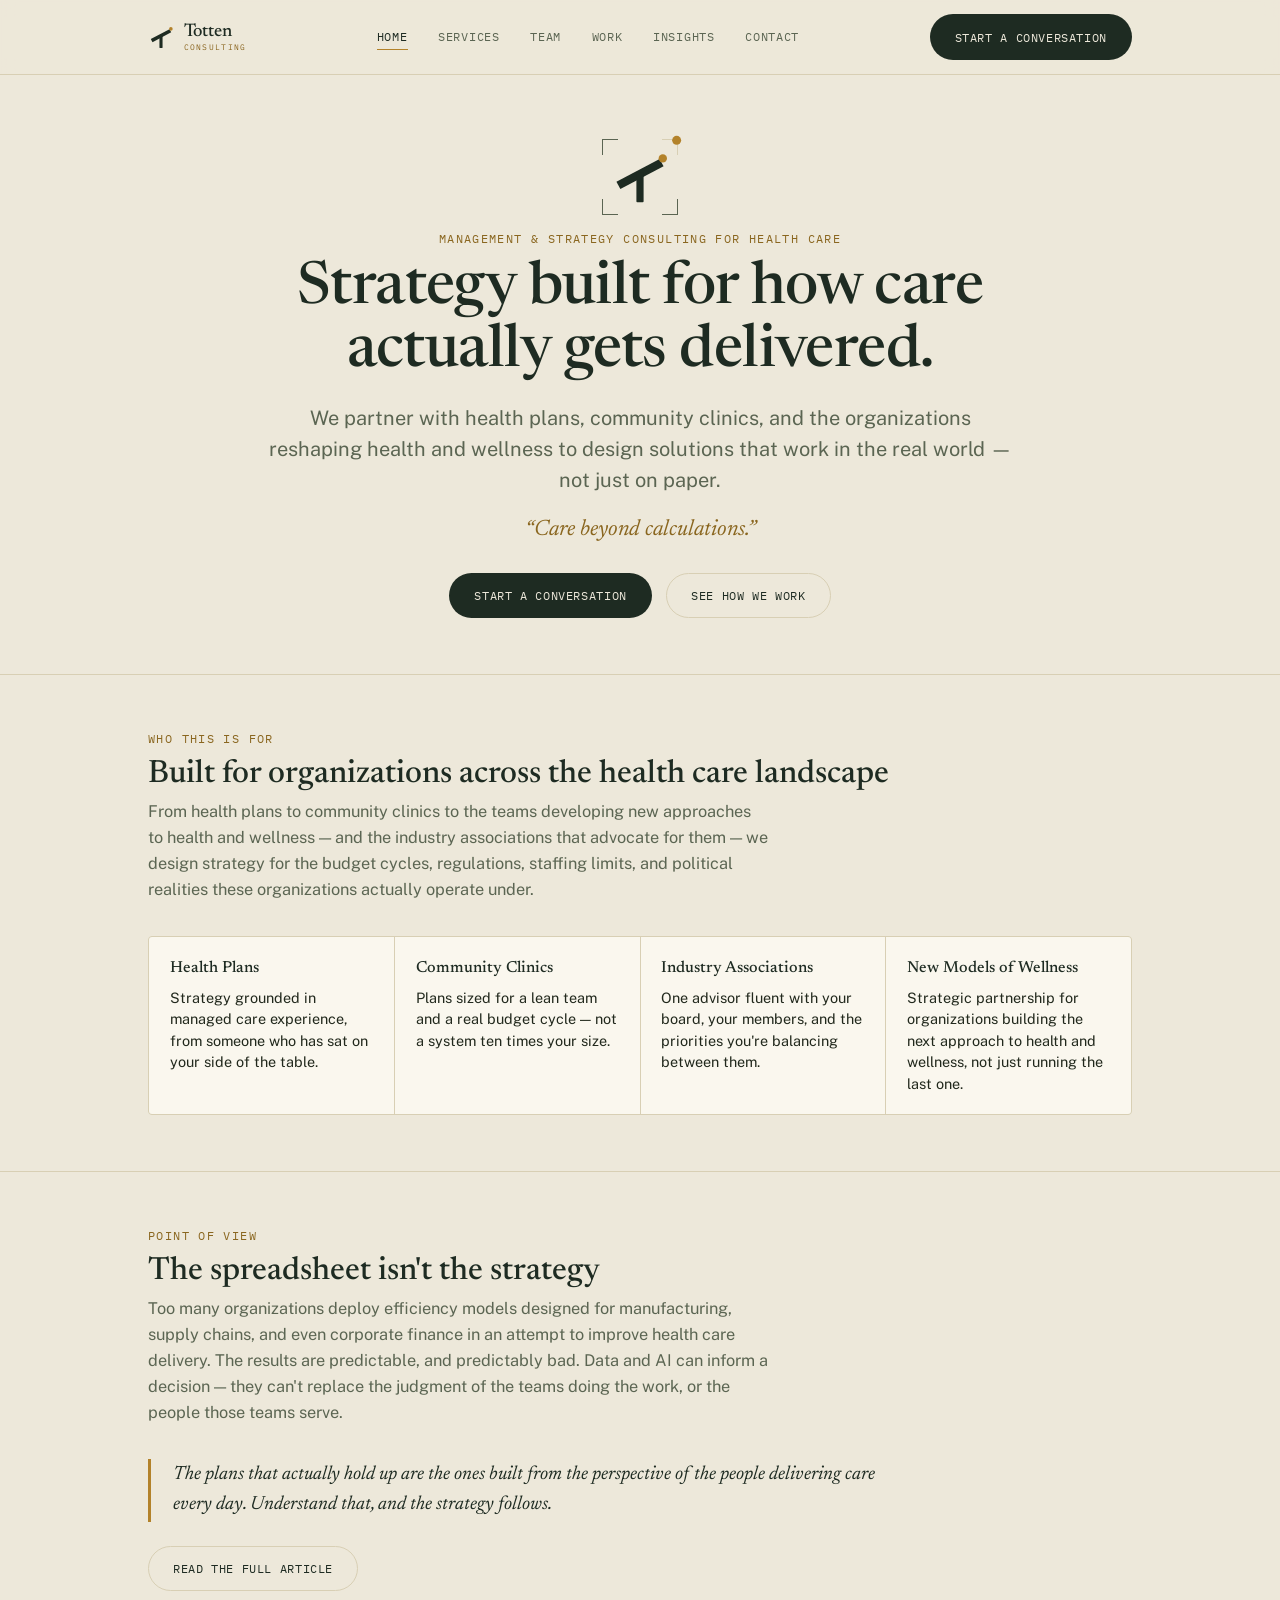
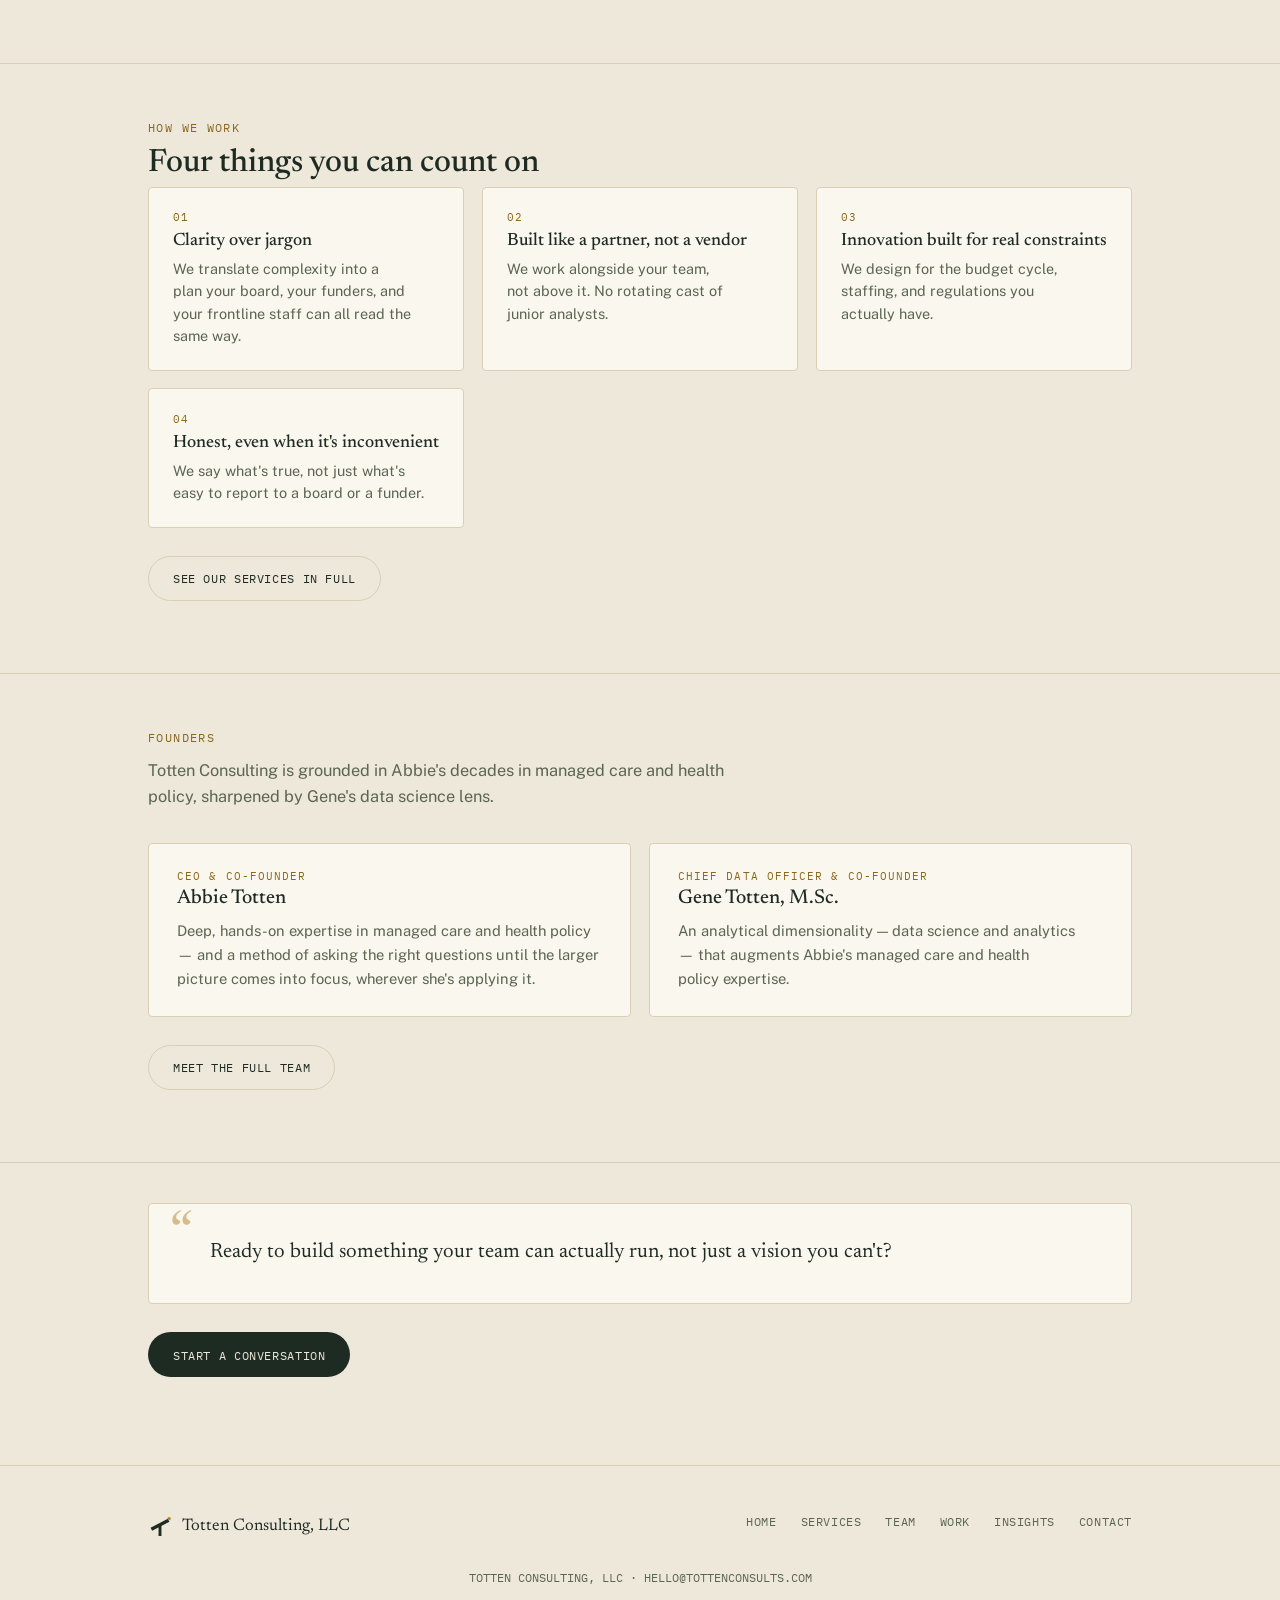
==== index.html @ 640ae489 "Add files via upload" ====
<!doctype html>
<html lang="en">
<head>
<meta charset="utf-8">
<meta name="viewport" content="width=device-width, initial-scale=1">
<title>Totten Consulting &mdash; Strategy Beyond the Spreadsheet</title>
<meta name="description" content="Management and strategy consulting for health plans, community clinics, and the organizations reshaping health and wellness.">
<link rel="preconnect" href="https://fonts.googleapis.com">
<link rel="preconnect" href="https://fonts.gstatic.com" crossorigin>
<link href="https://fonts.googleapis.com/css2?family=Newsreader:ital,opsz,wght@0,6..72,400;0,6..72,500;0,6..72,600;1,6..72,400;1,6..72,500&family=Public+Sans:wght@400;500;600;700&family=IBM+Plex+Mono:wght@400;500&display=swap" rel="stylesheet">
<link rel="stylesheet" href="assets/styles.css">
</head>
<body>

<div class="topbar">
  <div class="topbar-inner">
    <a class="brand-lockup" href="index.html">
      <svg class="mark" viewBox="0 0 100 100" style="width:26px;height:26px;">
      <polygon points="10.7,57.8 82.7,19.8 89.3,32.2 17.3,70.2" fill="var(--mark-stem)"/>
      <rect x="44" y="42" width="12" height="50" rx="1.5" fill="var(--mark-stem)"/>
      <circle cx="88" cy="19" r="7" fill="var(--mark-dot)"/>
    </svg>
      <span class="wordmark">Totten<small>CONSULTING</small></span>
    </a>
    <nav class="primary-nav-desktop">
      <a href="index.html" aria-current="page">Home</a>
      <a href="services.html">Services</a>
      <a href="team.html">Team</a>
      <a href="work.html">Work</a>
      <a href="insights/index.html">Insights</a>
      <a href="contact.html">Contact</a>
    </nav>
    <div class="nav-cta">
      <a class="btn btn-primary" href="contact.html">Start a conversation</a>
    </div>
    <button class="nav-toggle" id="navToggle" type="button" aria-label="Toggle menu" aria-expanded="false">
      <span></span>
    </button>
  </div>
</div>

<nav class="mobile-nav" id="primaryNav">
  <a href="index.html" aria-current="page">Home</a>
      <a href="services.html">Services</a>
      <a href="team.html">Team</a>
      <a href="work.html">Work</a>
      <a href="insights/index.html">Insights</a>
      <a href="contact.html">Contact</a>
</nav>

<main>

  <section class="hero centered">
    <div class="wrap">
      <div class="frame" style="width:60px; margin:0 auto 1.5rem;">
        <span class="fc tl"></span><span class="fc bl"></span><span class="fc br"></span><span class="fc tr"></span>
        <span class="fbreak"></span>
        <svg class="mark hero-mark" viewBox="0 0 100 100" style="width:60px;height:60px;">
      <polygon points="10.7,57.8 82.7,19.8 89.3,32.2 17.3,70.2" fill="var(--mark-stem)"/>
      <rect x="44" y="42" width="12" height="50" rx="1.5" fill="var(--mark-stem)"/>
      <circle cx="88" cy="19" r="7" fill="var(--mark-dot)"/>
    </svg>
      </div>
      <p class="eyebrow">Management &amp; Strategy Consulting for Health Care</p>
      <h1>Strategy built for how care actually gets delivered.</h1>
      <p class="dek">We partner with health plans, community clinics, and the organizations reshaping health and wellness to design solutions that work in the real world &mdash; not just on paper.</p>
      <p class="motto">&ldquo;Care beyond calculations.&rdquo;</p>
      <div class="hero-actions">
        <a class="btn btn-primary" href="contact.html">Start a conversation</a>
        <a class="btn btn-secondary" href="work.html">See how we work</a>
      </div>
    </div>
  </section>

  <section class="block">
    <div class="wrap">
      <p class="eyebrow">Who this is for</p>
      <h2>Built for organizations across the health care landscape</h2>
      <p class="lede">
        From health plans to community clinics to the teams developing new approaches to health
        and wellness &mdash; and the industry associations that advocate for them &mdash; we design
        strategy for the budget cycles, regulations, staffing limits, and political realities
        these organizations actually operate under.
      </p>
      <div class="value-row">
        <div class="value-cell"><b>Health Plans</b>Strategy grounded in managed care experience, from someone who has sat on your side of the table.</div>
        <div class="value-cell"><b>Community Clinics</b>Plans sized for a lean team and a real budget cycle &mdash; not a system ten times your size.</div>
        <div class="value-cell"><b>Industry Associations</b>One advisor fluent with your board, your members, and the priorities you're balancing between them.</div>
        <div class="value-cell"><b>New Models of Wellness</b>Strategic partnership for organizations building the next approach to health and wellness, not just running the last one.</div>
      </div>
    </div>
  </section>

  <section class="block">
    <div class="wrap">
      <p class="eyebrow">Point of View</p>
      <h2>The spreadsheet isn't the strategy</h2>
      <p class="lede">
        Too many organizations deploy efficiency models designed for manufacturing, supply chains,
        and even corporate finance in an attempt to improve health care delivery. The results are
        predictable, and predictably bad. Data and AI can inform a decision &mdash; they can't
        replace the judgment of the teams doing the work, or the people those teams serve.
      </p>
      <div class="pov">
        <p>
          The plans that actually hold up are the ones built from the perspective of the people
          delivering care every day. Understand that, and the strategy follows.
        </p>
      </div>
      <p style="margin-top:1.5rem;"><a class="btn btn-secondary" href="insights/the-spreadsheet-isnt-the-strategy.html">Read the full article</a></p>
    </div>
  </section>

  <section class="block">
    <div class="wrap">
      <p class="eyebrow">How We Work</p>
      <h2>Four things you can count on</h2>
      <div class="pillars">
        <div class="pillar">
          <div class="num">01</div>
          <h3>Clarity over jargon</h3>
          <p>We translate complexity into a plan your board, your funders, and your frontline staff can all read the same way.</p>
        </div>
        <div class="pillar">
          <div class="num">02</div>
          <h3>Built like a partner, not a vendor</h3>
          <p>We work alongside your team, not above it. No rotating cast of junior analysts.</p>
        </div>
        <div class="pillar">
          <div class="num">03</div>
          <h3>Innovation built for real constraints</h3>
          <p>We design for the budget cycle, staffing, and regulations you actually have.</p>
        </div>
        <div class="pillar">
          <div class="num">04</div>
          <h3>Honest, even when it's inconvenient</h3>
          <p>We say what's true, not just what's easy to report to a board or a funder.</p>
        </div>
      </div>
      <p style="margin-top:1.75rem;"><a class="btn btn-secondary" href="services.html">See our services in full</a></p>
    </div>
  </section>

  <section class="block">
    <div class="wrap">
      <p class="eyebrow">Founders</p>
      <p class="lede">Totten Consulting is grounded in Abbie's decades in managed care and health policy, sharpened by Gene's data science lens.</p>
      <div class="founders">
        <div class="founder-card">
          <div class="fn-role">CEO &amp; Co-Founder</div>
          <h3>Abbie Totten</h3>
          <p>Deep, hands-on expertise in managed care and health policy &mdash; and a method of asking the right questions until the larger picture comes into focus, wherever she's applying it.</p>
        </div>
        <div class="founder-card">
          <div class="fn-role">Chief Data Officer &amp; Co-Founder</div>
          <h3>Gene Totten, M.Sc.</h3>
          <p>An analytical dimensionality &mdash; data science and analytics &mdash; that augments Abbie's managed care and health policy expertise.</p>
        </div>
      </div>
      <p style="margin-top:1.75rem;"><a class="btn btn-secondary" href="team.html">Meet the full team</a></p>
    </div>
  </section>

  <section class="block tight">
    <div class="wrap">
      <div class="positioning">
        <p>Ready to build something your team can actually run, not just a vision you can't?</p>
      </div>
      <p style="margin-top:1.75rem;"><a class="btn btn-primary" href="contact.html">Start a conversation</a></p>
    </div>
  </section>

</main>

<footer class="site-footer">
  <div class="footer-inner">
    <div class="footer-brand">
      <svg class="mark" viewBox="0 0 100 100" style="width:24px;height:24px;">
      <polygon points="10.7,57.8 82.7,19.8 89.3,32.2 17.3,70.2" fill="var(--mark-stem)"/>
      <rect x="44" y="42" width="12" height="50" rx="1.5" fill="var(--mark-stem)"/>
      <circle cx="88" cy="19" r="7" fill="var(--mark-dot)"/>
    </svg>
      <span class="wordmark">Totten Consulting, LLC</span>
    </div>
    <nav class="footer-nav">
      <a href="index.html">Home</a><a href="services.html">Services</a><a href="team.html">Team</a><a href="work.html">Work</a><a href="insights/index.html">Insights</a><a href="contact.html">Contact</a>
    </nav>
  </div>
  <div class="footer-fine">TOTTEN CONSULTING, LLC &middot; HELLO@TOTTENCONSULTS.COM</div>
</footer>

<script src="assets/script.js"></script>
</body>
</html>
---- assets/styles.css ----
/* ==========================================================================
   Totten Consulting — shared site stylesheet
   Ported from the Brand Foundation guide, light theme only.
   ========================================================================== */

:root {
  --paper: #EDE8DA;
  --surface: #FAF7EE;
  --surface-2: #E4DDC9;
  --border: #D8CFB4;
  --ink: #1E2B22;
  --text: #21281c;
  --text-muted: #5b6552;
  --accent: #B3822A;
  --accent-deep: #8A661F;
  --accent-contrast: #FAF7EE;
  --mark-stem: #1E2B22;
  --mark-dot: #B3822A;

  --font-display: 'Newsreader', Georgia, 'Times New Roman', serif;
  --font-body: 'Public Sans', -apple-system, BlinkMacSystemFont, 'Segoe UI', sans-serif;
  --font-mono: 'IBM Plex Mono', ui-monospace, 'SFMono-Regular', Menlo, monospace;

  color-scheme: light;
}

* { box-sizing: border-box; }
@media (prefers-reduced-motion: reduce) {
  * { animation-duration: 0.001ms !important; transition-duration: 0.001ms !important; }
}

html, body {
  margin: 0;
  padding: 0;
  background: var(--paper);
  color: var(--text);
  font-family: var(--font-body);
  -webkit-font-smoothing: antialiased;
  overflow-x: hidden;
}

body { padding-bottom: 4rem; }

a { color: inherit; }

img, svg { max-width: 100%; }

.wrap {
  max-width: 1040px;
  margin: 0 auto;
  padding: 0 1.75rem;
}

.wrap-narrow {
  max-width: 760px;
  margin: 0 auto;
  padding: 0 1.75rem;
}

h1, h2, h3, h4 { font-family: var(--font-display); text-wrap: balance; margin: 0; color: var(--ink); }
p { text-wrap: pretty; }

.eyebrow {
  font-family: var(--font-mono);
  font-size: 0.72rem;
  letter-spacing: 0.12em;
  text-transform: uppercase;
  color: var(--accent-deep);
  margin: 0 0 0.75rem;
}

/* ---------- buttons ---------- */
.btn {
  display: inline-flex;
  align-items: center;
  gap: 0.5rem;
  font-family: var(--font-mono);
  font-size: 0.78rem;
  letter-spacing: 0.05em;
  text-transform: uppercase;
  text-decoration: none;
  padding: 0.85rem 1.5rem;
  border-radius: 999px;
  border: 1px solid transparent;
  cursor: pointer;
}
.btn-primary { background: var(--ink); color: var(--paper); }
.btn-primary:hover { background: #14201a; }
.btn-secondary { background: transparent; color: var(--ink); border-color: var(--border); }
.btn-secondary:hover { border-color: var(--accent); }

/* ---------- top nav ---------- */
.topbar {
  position: sticky;
  top: 0;
  z-index: 20;
  background: color-mix(in srgb, var(--paper) 92%, transparent);
  backdrop-filter: blur(8px);
  border-bottom: 1px solid var(--border);
}
.topbar-inner {
  max-width: 1040px;
  margin: 0 auto;
  padding: 0.9rem 1.75rem;
  display: flex;
  align-items: center;
  justify-content: space-between;
  gap: 1.5rem;
}
.brand-lockup { display: flex; align-items: center; gap: 0.6rem; text-decoration: none; flex: none; }
.brand-lockup svg.mark { width: 26px; height: 26px; flex: none; }
.brand-lockup .wordmark { font-family: var(--font-display); font-size: 1.15rem; font-weight: 500; color: var(--ink); letter-spacing: -0.01em; }
.brand-lockup .wordmark small { display: block; font-family: var(--font-mono); font-size: 0.5rem; letter-spacing: 0.16em; font-weight: 400; color: var(--accent-deep); margin-top: 0.1rem; }

nav.primary-nav-desktop { display: flex; align-items: center; gap: 1.9rem; }
nav.primary-nav-desktop a,
nav.mobile-nav a {
  font-family: var(--font-mono);
  font-size: 0.76rem;
  letter-spacing: 0.06em;
  text-transform: uppercase;
  text-decoration: none;
  color: var(--text-muted);
  padding: 0.3rem 0;
  border-bottom: 1px solid transparent;
}
nav.primary-nav-desktop a:hover, nav.primary-nav-desktop a[aria-current="page"],
nav.mobile-nav a:hover, nav.mobile-nav a[aria-current="page"] { color: var(--ink); border-bottom-color: var(--accent); }
.nav-cta { display: flex; align-items: center; gap: 1.4rem; }

/* mobile nav panel: rendered OUTSIDE .topbar so its fixed position isn't
   captured by the topbar's backdrop-filter containing block */
nav.mobile-nav {
  display: none;
  position: fixed;
  inset: 60px 0 0 0;
  z-index: 15;
  background: var(--paper);
  flex-direction: column;
  align-items: flex-start;
  padding: 1.5rem 1.75rem;
  gap: 1.1rem;
  border-top: 1px solid var(--border);
  overflow-y: auto;
}
nav.mobile-nav.open { display: flex; }

.nav-toggle {
  display: none;
  background: none;
  border: 1px solid var(--border);
  border-radius: 6px;
  padding: 0.4rem 0.55rem;
  cursor: pointer;
}
.nav-toggle span, .nav-toggle span::before, .nav-toggle span::after {
  display: block;
  width: 18px;
  height: 1.5px;
  background: var(--ink);
  position: relative;
}
.nav-toggle span::before { content: ""; position: absolute; top: -6px; width: 18px; background: var(--ink); }
.nav-toggle span::after { content: ""; position: absolute; top: 6px; width: 18px; background: var(--ink); }

@media (max-width: 780px) {
  nav.primary-nav-desktop { display: none; }
  nav.mobile-nav a { font-size: 0.95rem; }
  .nav-cta { display: none; }
  .nav-toggle { display: inline-flex; align-items: center; justify-content: center; }
}
@media (min-width: 781px) {
  nav.mobile-nav { display: none !important; }
}

/* ---------- hero ---------- */
.hero { padding: 4.5rem 0 3.5rem; }
.hero.centered { text-align: center; }
.hero-mark { width: 60px; height: 60px; margin: 0 auto 1.5rem; display: block; }
.hero .eyebrow { justify-content: center; }
.hero h1 {
  font-size: clamp(2.3rem, 5.2vw, 3.7rem);
  font-weight: 500;
  letter-spacing: -0.01em;
  line-height: 1.06;
}
.hero .dek {
  font-size: clamp(1.05rem, 1.8vw, 1.25rem);
  color: var(--text-muted);
  max-width: 62ch;
  margin: 1.25rem auto 0;
  line-height: 1.55;
}
.hero.centered .dek { margin-left: auto; margin-right: auto; }
.hero .motto {
  font-family: var(--font-display);
  font-style: italic;
  font-size: clamp(1.1rem, 2.2vw, 1.4rem);
  color: var(--accent-deep);
  margin-top: 1.4rem;
}
.hero-actions { display: flex; gap: 0.9rem; margin-top: 2rem; flex-wrap: wrap; }
.hero.centered .hero-actions { justify-content: center; }

/* ---------- section shell ---------- */
section.block { padding: 3.5rem 0; border-top: 1px solid var(--border); }
section.block:first-of-type { border-top: none; }
section.block.tight { padding: 2.5rem 0; }
.block h2 { font-size: clamp(1.5rem, 2.8vw, 2rem); font-weight: 500; margin-bottom: 0.5rem; }
.block .lede { color: var(--text-muted); max-width: 62ch; margin: 0 0 2.1rem; font-size: 1.02rem; line-height: 1.6; }

/* ---------- positioning / pov blocks ---------- */
.positioning {
  background: var(--surface);
  border: 1px solid var(--border);
  border-radius: 4px;
  padding: 2.1rem 2.4rem;
  position: relative;
}
.positioning::before {
  content: "\201C";
  font-family: var(--font-display);
  font-size: 3.6rem;
  color: var(--accent);
  opacity: 0.5;
  position: absolute;
  top: 0.3rem;
  left: 1.3rem;
  line-height: 1;
}
.positioning p {
  font-family: var(--font-display);
  font-size: clamp(1.1rem, 1.9vw, 1.3rem);
  line-height: 1.55;
  max-width: 68ch;
  margin: 0 0 0 1.4rem;
  color: var(--ink);
}
.pov { border-left: 3px solid var(--accent); padding: 0.1rem 0 0.1rem 1.4rem; margin-top: 0.5rem; }
.pov p { font-family: var(--font-display); font-style: italic; font-size: clamp(1.05rem, 1.8vw, 1.2rem); line-height: 1.55; max-width: 66ch; color: var(--ink); margin: 0; }

/* ---------- pillars / grids ---------- */
.pillars { display: grid; grid-template-columns: repeat(auto-fit, minmax(240px, 1fr)); gap: 1.1rem; }
.pillar { border: 1px solid var(--border); border-radius: 4px; padding: 1.4rem 1.5rem; background: var(--surface); }
.pillar .num { font-family: var(--font-mono); font-size: 0.7rem; color: var(--accent-deep); letter-spacing: 0.08em; }
.pillar h3 { font-size: 1.12rem; font-weight: 500; margin: 0.5rem 0 0.5rem; }
.pillar p { font-size: 0.9rem; line-height: 1.55; color: var(--text-muted); margin: 0; }

.value-row { display: grid; grid-template-columns: repeat(auto-fit, minmax(210px, 1fr)); gap: 1px; background: var(--border); border: 1px solid var(--border); border-radius: 4px; overflow: hidden; }
.value-cell { background: var(--surface); padding: 1.2rem 1.3rem; font-size: 0.9rem; line-height: 1.5; color: var(--text); }
.value-cell b { display: block; color: var(--ink); font-family: var(--font-display); font-size: 1rem; font-weight: 500; margin-bottom: 0.4rem; }

.founders { display: grid; grid-template-columns: repeat(auto-fit, minmax(280px, 1fr)); gap: 1.1rem; }
.founder-card { border: 1px solid var(--border); border-radius: 4px; padding: 1.6rem 1.75rem; background: var(--surface); }
.founder-card .fn-role { font-family: var(--font-mono); font-size: 0.68rem; letter-spacing: 0.1em; text-transform: uppercase; color: var(--accent-deep); margin-bottom: 0.3rem; }
.founder-card h3 { font-size: 1.25rem; font-weight: 500; margin-bottom: 0.7rem; }
.founder-card p { font-size: 0.92rem; line-height: 1.6; color: var(--text-muted); margin: 0 0 0.9rem; }
.founder-card p:last-child { margin-bottom: 0; }

/* ---------- engagement / work cards ---------- */
.engagements { display: grid; grid-template-columns: repeat(auto-fit, minmax(260px, 1fr)); gap: 1.1rem; }
.engagement-card { border: 1px solid var(--border); border-radius: 4px; padding: 1.5rem 1.6rem; background: var(--surface); }
.engagement-card .tag { font-family: var(--font-mono); font-size: 0.68rem; letter-spacing: 0.1em; text-transform: uppercase; color: var(--accent-deep); margin-bottom: 0.4rem; display: block; }
.engagement-card h3 { font-size: 1.12rem; font-weight: 500; margin-bottom: 0.6rem; }
.engagement-card p { font-size: 0.9rem; line-height: 1.55; color: var(--text-muted); margin: 0; }

/* ---------- blog / insights ---------- */
.post-list { display: grid; gap: 1px; background: var(--border); border: 1px solid var(--border); border-radius: 4px; overflow: hidden; }
.post-row { background: var(--surface); padding: 1.5rem 1.75rem; display: flex; flex-direction: column; gap: 0.4rem; text-decoration: none; }
.post-row .meta { font-family: var(--font-mono); font-size: 0.68rem; letter-spacing: 0.08em; text-transform: uppercase; color: var(--text-muted); }
.post-row h3 { font-size: 1.2rem; font-weight: 500; }
.post-row p { font-size: 0.92rem; color: var(--text-muted); margin: 0; line-height: 1.5; }
.post-row:hover h3 { color: var(--accent-deep); }

article.post { padding-top: 1rem; }
article.post .meta { font-family: var(--font-mono); font-size: 0.72rem; letter-spacing: 0.08em; text-transform: uppercase; color: var(--text-muted); margin-bottom: 1rem; }
article.post h1 { font-size: clamp(1.9rem, 4vw, 2.6rem); margin-bottom: 1.3rem; }
article.post p { font-size: 1.04rem; line-height: 1.75; color: var(--text); max-width: 68ch; margin: 0 0 1.25rem; }
article.post p.lead { font-size: 1.15rem; color: var(--ink); }
article.post blockquote { border-left: 3px solid var(--accent); margin: 1.75rem 0; padding: 0.1rem 0 0.1rem 1.4rem; font-family: var(--font-display); font-style: italic; font-size: 1.15rem; color: var(--ink); max-width: 62ch; }

/* ---------- contact ---------- */
.contact-grid { display: grid; grid-template-columns: repeat(auto-fit, minmax(240px, 1fr)); gap: 1.1rem; }
.contact-card { border: 1px solid var(--border); border-radius: 4px; padding: 1.6rem 1.75rem; background: var(--surface); }
.contact-card .fn-role { font-family: var(--font-mono); font-size: 0.68rem; letter-spacing: 0.1em; text-transform: uppercase; color: var(--accent-deep); margin-bottom: 0.3rem; }
.contact-card h3 { font-size: 1.15rem; font-weight: 500; margin-bottom: 0.5rem; }
.contact-card a.email { font-family: var(--font-mono); font-size: 0.9rem; color: var(--ink); text-decoration: none; border-bottom: 1px solid var(--accent); }

/* ---------- frame & break motif ---------- */
.frame { position: relative; }
.frame .fc { position: absolute; width: 16px; height: 16px; }
.frame .fc.tl { top: -8px; left: -8px; border-top: 1.5px solid var(--text-muted); border-left: 1.5px solid var(--text-muted); }
.frame .fc.bl { bottom: -8px; left: -8px; border-bottom: 1.5px solid var(--text-muted); border-left: 1.5px solid var(--text-muted); }
.frame .fc.br { bottom: -8px; right: -8px; border-bottom: 1.5px solid var(--text-muted); border-right: 1.5px solid var(--text-muted); }
.frame .fc.tr { top: -8px; right: -8px; border-top: 1.5px solid var(--border); border-right: 1.5px solid var(--border); }
.frame .fbreak { position: absolute; top: -8px; right: -8px; width: 9px; height: 9px; border-radius: 50%; background: var(--accent); transform: translate(35%, -35%); }

/* ---------- footer ---------- */
footer.site-footer { border-top: 1px solid var(--border); margin-top: 2rem; padding: 3rem 0 2.5rem; }
.footer-inner { max-width: 1040px; margin: 0 auto; padding: 0 1.75rem; display: flex; justify-content: space-between; align-items: flex-start; flex-wrap: wrap; gap: 2rem; }
.footer-brand { display: flex; align-items: center; gap: 0.6rem; }
.footer-brand svg { width: 24px; height: 24px; }
.footer-brand .wordmark { font-family: var(--font-display); font-size: 1.05rem; color: var(--ink); }
.footer-nav { display: flex; gap: 1.5rem; flex-wrap: wrap; }
.footer-nav a { font-family: var(--font-mono); font-size: 0.74rem; letter-spacing: 0.05em; text-transform: uppercase; color: var(--text-muted); text-decoration: none; }
.footer-nav a:hover { color: var(--ink); }
.footer-fine { font-family: var(--font-mono); font-size: 0.72rem; color: var(--text-muted); margin-top: 2rem; text-align: center; }
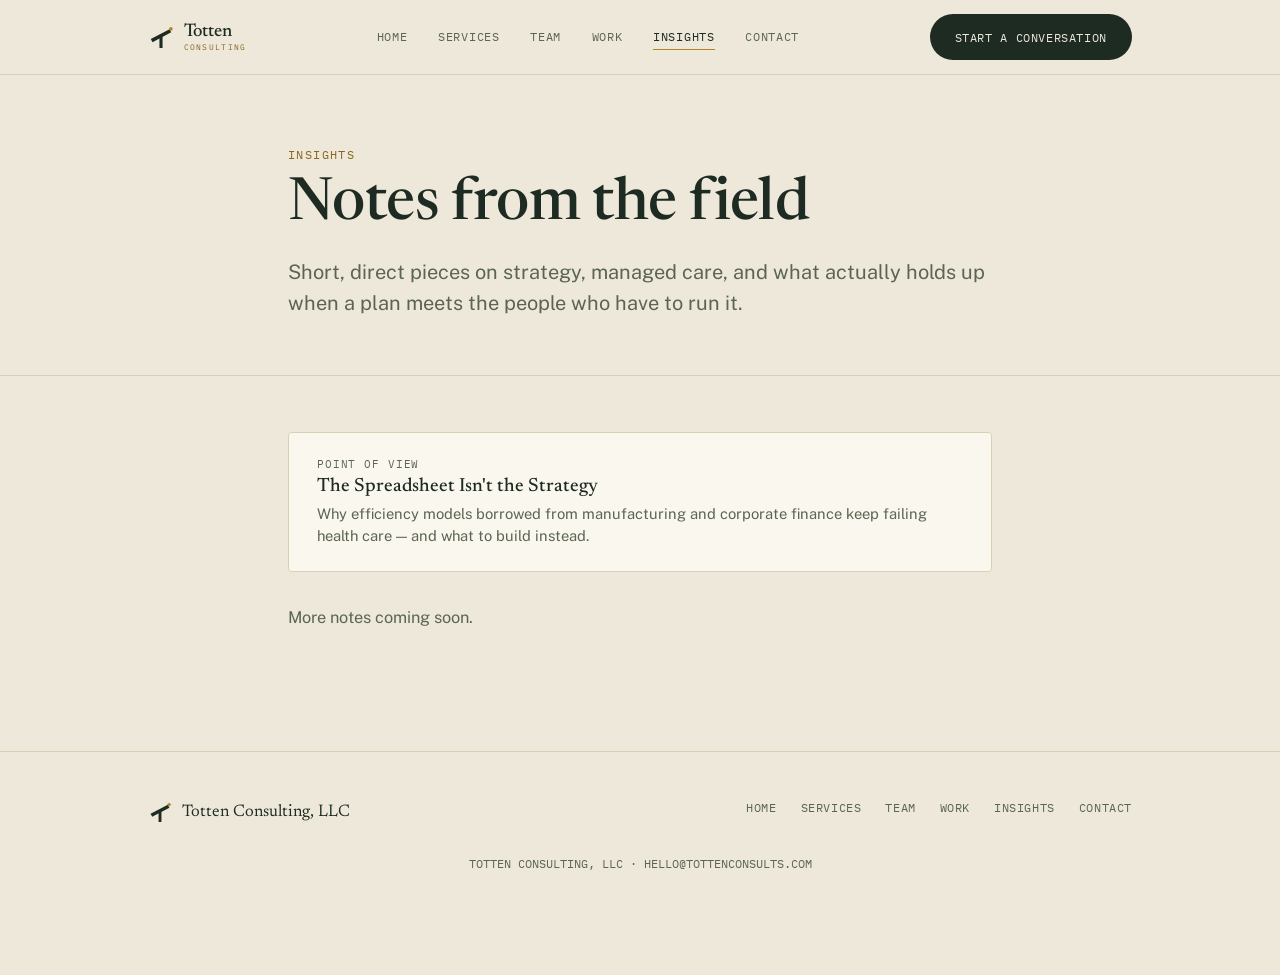
==== commit 8bdca38a: "Add files via upload" ====
--- a/index.html
+++ b/index.html
@@ -3,18 +3,18 @@
 <head>
 <meta charset="utf-8">
 <meta name="viewport" content="width=device-width, initial-scale=1">
-<title>Totten Consulting &mdash; Strategy Beyond the Spreadsheet</title>
-<meta name="description" content="Management and strategy consulting for health plans, community clinics, and the organizations reshaping health and wellness.">
+<title>Insights &mdash; Totten Consulting</title>
+<meta name="description" content="Notes from Totten Consulting on strategy, managed care, and health care delivery.">
 <link rel="preconnect" href="https://fonts.googleapis.com">
 <link rel="preconnect" href="https://fonts.gstatic.com" crossorigin>
 <link href="https://fonts.googleapis.com/css2?family=Newsreader:ital,opsz,wght@0,6..72,400;0,6..72,500;0,6..72,600;1,6..72,400;1,6..72,500&family=Public+Sans:wght@400;500;600;700&family=IBM+Plex+Mono:wght@400;500&display=swap" rel="stylesheet">
-<link rel="stylesheet" href="assets/styles.css">
+<link rel="stylesheet" href="../assets/styles.css">
 </head>
 <body>
 
 <div class="topbar">
   <div class="topbar-inner">
-    <a class="brand-lockup" href="index.html">
+    <a class="brand-lockup" href="../index.html">
       <svg class="mark" viewBox="0 0 100 100" style="width:26px;height:26px;">
       <polygon points="10.7,57.8 82.7,19.8 89.3,32.2 17.3,70.2" fill="var(--mark-stem)"/>
       <rect x="44" y="42" width="12" height="50" rx="1.5" fill="var(--mark-stem)"/>
@@ -23,15 +23,15 @@
       <span class="wordmark">Totten<small>CONSULTING</small></span>
     </a>
     <nav class="primary-nav-desktop">
-      <a href="index.html" aria-current="page">Home</a>
-      <a href="services.html">Services</a>
-      <a href="team.html">Team</a>
-      <a href="work.html">Work</a>
-      <a href="insights/index.html">Insights</a>
-      <a href="contact.html">Contact</a>
+      <a href="../index.html">Home</a>
+      <a href="../services.html">Services</a>
+      <a href="../team.html">Team</a>
+      <a href="../work.html">Work</a>
+      <a href="../insights/index.html" aria-current="page">Insights</a>
+      <a href="../contact.html">Contact</a>
     </nav>
     <div class="nav-cta">
-      <a class="btn btn-primary" href="contact.html">Start a conversation</a>
+      <a class="btn btn-primary" href="../contact.html">Start a conversation</a>
     </div>
     <button class="nav-toggle" id="navToggle" type="button" aria-label="Toggle menu" aria-expanded="false">
       <span></span>
@@ -40,133 +40,34 @@
 </div>
 
 <nav class="mobile-nav" id="primaryNav">
-  <a href="index.html" aria-current="page">Home</a>
-      <a href="services.html">Services</a>
-      <a href="team.html">Team</a>
-      <a href="work.html">Work</a>
-      <a href="insights/index.html">Insights</a>
-      <a href="contact.html">Contact</a>
+  <a href="../index.html">Home</a>
+      <a href="../services.html">Services</a>
+      <a href="../team.html">Team</a>
+      <a href="../work.html">Work</a>
+      <a href="../insights/index.html" aria-current="page">Insights</a>
+      <a href="../contact.html">Contact</a>
 </nav>
 
 <main>
 
-  <section class="hero centered">
-    <div class="wrap">
-      <div class="frame" style="width:60px; margin:0 auto 1.5rem;">
-        <span class="fc tl"></span><span class="fc bl"></span><span class="fc br"></span><span class="fc tr"></span>
-        <span class="fbreak"></span>
-        <svg class="mark hero-mark" viewBox="0 0 100 100" style="width:60px;height:60px;">
-      <polygon points="10.7,57.8 82.7,19.8 89.3,32.2 17.3,70.2" fill="var(--mark-stem)"/>
-      <rect x="44" y="42" width="12" height="50" rx="1.5" fill="var(--mark-stem)"/>
-      <circle cx="88" cy="19" r="7" fill="var(--mark-dot)"/>
-    </svg>
-      </div>
-      <p class="eyebrow">Management &amp; Strategy Consulting for Health Care</p>
-      <h1>Strategy built for how care actually gets delivered.</h1>
-      <p class="dek">We partner with health plans, community clinics, and the organizations reshaping health and wellness to design solutions that work in the real world &mdash; not just on paper.</p>
-      <p class="motto">&ldquo;Care beyond calculations.&rdquo;</p>
-      <div class="hero-actions">
-        <a class="btn btn-primary" href="contact.html">Start a conversation</a>
-        <a class="btn btn-secondary" href="work.html">See how we work</a>
-      </div>
+  <section class="hero">
+    <div class="wrap-narrow">
+      <p class="eyebrow">Insights</p>
+      <h1>Notes from the field</h1>
+      <p class="dek">Short, direct pieces on strategy, managed care, and what actually holds up when a plan meets the people who have to run it.</p>
     </div>
   </section>
 
   <section class="block">
-    <div class="wrap">
-      <p class="eyebrow">Who this is for</p>
-      <h2>Built for organizations across the health care landscape</h2>
-      <p class="lede">
-        From health plans to community clinics to the teams developing new approaches to health
-        and wellness &mdash; and the industry associations that advocate for them &mdash; we design
-        strategy for the budget cycles, regulations, staffing limits, and political realities
-        these organizations actually operate under.
-      </p>
-      <div class="value-row">
-        <div class="value-cell"><b>Health Plans</b>Strategy grounded in managed care experience, from someone who has sat on your side of the table.</div>
-        <div class="value-cell"><b>Community Clinics</b>Plans sized for a lean team and a real budget cycle &mdash; not a system ten times your size.</div>
-        <div class="value-cell"><b>Industry Associations</b>One advisor fluent with your board, your members, and the priorities you're balancing between them.</div>
-        <div class="value-cell"><b>New Models of Wellness</b>Strategic partnership for organizations building the next approach to health and wellness, not just running the last one.</div>
+    <div class="wrap-narrow">
+      <div class="post-list">
+        <a class="post-row" href="the-spreadsheet-isnt-the-strategy.html">
+          <span class="meta">Point of View</span>
+          <h3>The Spreadsheet Isn't the Strategy</h3>
+          <p>Why efficiency models borrowed from manufacturing and corporate finance keep failing health care &mdash; and what to build instead.</p>
+        </a>
       </div>
-    </div>
-  </section>
-
-  <section class="block">
-    <div class="wrap">
-      <p class="eyebrow">Point of View</p>
-      <h2>The spreadsheet isn't the strategy</h2>
-      <p class="lede">
-        Too many organizations deploy efficiency models designed for manufacturing, supply chains,
-        and even corporate finance in an attempt to improve health care delivery. The results are
-        predictable, and predictably bad. Data and AI can inform a decision &mdash; they can't
-        replace the judgment of the teams doing the work, or the people those teams serve.
-      </p>
-      <div class="pov">
-        <p>
-          The plans that actually hold up are the ones built from the perspective of the people
-          delivering care every day. Understand that, and the strategy follows.
-        </p>
-      </div>
-      <p style="margin-top:1.5rem;"><a class="btn btn-secondary" href="insights/the-spreadsheet-isnt-the-strategy.html">Read the full article</a></p>
-    </div>
-  </section>
-
-  <section class="block">
-    <div class="wrap">
-      <p class="eyebrow">How We Work</p>
-      <h2>Four things you can count on</h2>
-      <div class="pillars">
-        <div class="pillar">
-          <div class="num">01</div>
-          <h3>Clarity over jargon</h3>
-          <p>We translate complexity into a plan your board, your funders, and your frontline staff can all read the same way.</p>
-        </div>
-        <div class="pillar">
-          <div class="num">02</div>
-          <h3>Built like a partner, not a vendor</h3>
-          <p>We work alongside your team, not above it. No rotating cast of junior analysts.</p>
-        </div>
-        <div class="pillar">
-          <div class="num">03</div>
-          <h3>Innovation built for real constraints</h3>
-          <p>We design for the budget cycle, staffing, and regulations you actually have.</p>
-        </div>
-        <div class="pillar">
-          <div class="num">04</div>
-          <h3>Honest, even when it's inconvenient</h3>
-          <p>We say what's true, not just what's easy to report to a board or a funder.</p>
-        </div>
-      </div>
-      <p style="margin-top:1.75rem;"><a class="btn btn-secondary" href="services.html">See our services in full</a></p>
-    </div>
-  </section>
-
-  <section class="block">
-    <div class="wrap">
-      <p class="eyebrow">Founders</p>
-      <p class="lede">Totten Consulting is grounded in Abbie's decades in managed care and health policy, sharpened by Gene's data science lens.</p>
-      <div class="founders">
-        <div class="founder-card">
-          <div class="fn-role">CEO &amp; Co-Founder</div>
-          <h3>Abbie Totten</h3>
-          <p>Deep, hands-on expertise in managed care and health policy &mdash; and a method of asking the right questions until the larger picture comes into focus, wherever she's applying it.</p>
-        </div>
-        <div class="founder-card">
-          <div class="fn-role">Chief Data Officer &amp; Co-Founder</div>
-          <h3>Gene Totten, M.Sc.</h3>
-          <p>An analytical dimensionality &mdash; data science and analytics &mdash; that augments Abbie's managed care and health policy expertise.</p>
-        </div>
-      </div>
-      <p style="margin-top:1.75rem;"><a class="btn btn-secondary" href="team.html">Meet the full team</a></p>
-    </div>
-  </section>
-
-  <section class="block tight">
-    <div class="wrap">
-      <div class="positioning">
-        <p>Ready to build something your team can actually run, not just a vision you can't?</p>
-      </div>
-      <p style="margin-top:1.75rem;"><a class="btn btn-primary" href="contact.html">Start a conversation</a></p>
+      <p class="lede" style="margin-top:2rem;">More notes coming soon.</p>
     </div>
   </section>
 
@@ -183,12 +84,12 @@
       <span class="wordmark">Totten Consulting, LLC</span>
     </div>
     <nav class="footer-nav">
-      <a href="index.html">Home</a><a href="services.html">Services</a><a href="team.html">Team</a><a href="work.html">Work</a><a href="insights/index.html">Insights</a><a href="contact.html">Contact</a>
+      <a href="../index.html">Home</a><a href="../services.html">Services</a><a href="../team.html">Team</a><a href="../work.html">Work</a><a href="../insights/index.html">Insights</a><a href="../contact.html">Contact</a>
     </nav>
   </div>
   <div class="footer-fine">TOTTEN CONSULTING, LLC &middot; HELLO@TOTTENCONSULTS.COM</div>
 </footer>
 
-<script src="assets/script.js"></script>
+<script src="../assets/script.js"></script>
 </body>
 </html>
